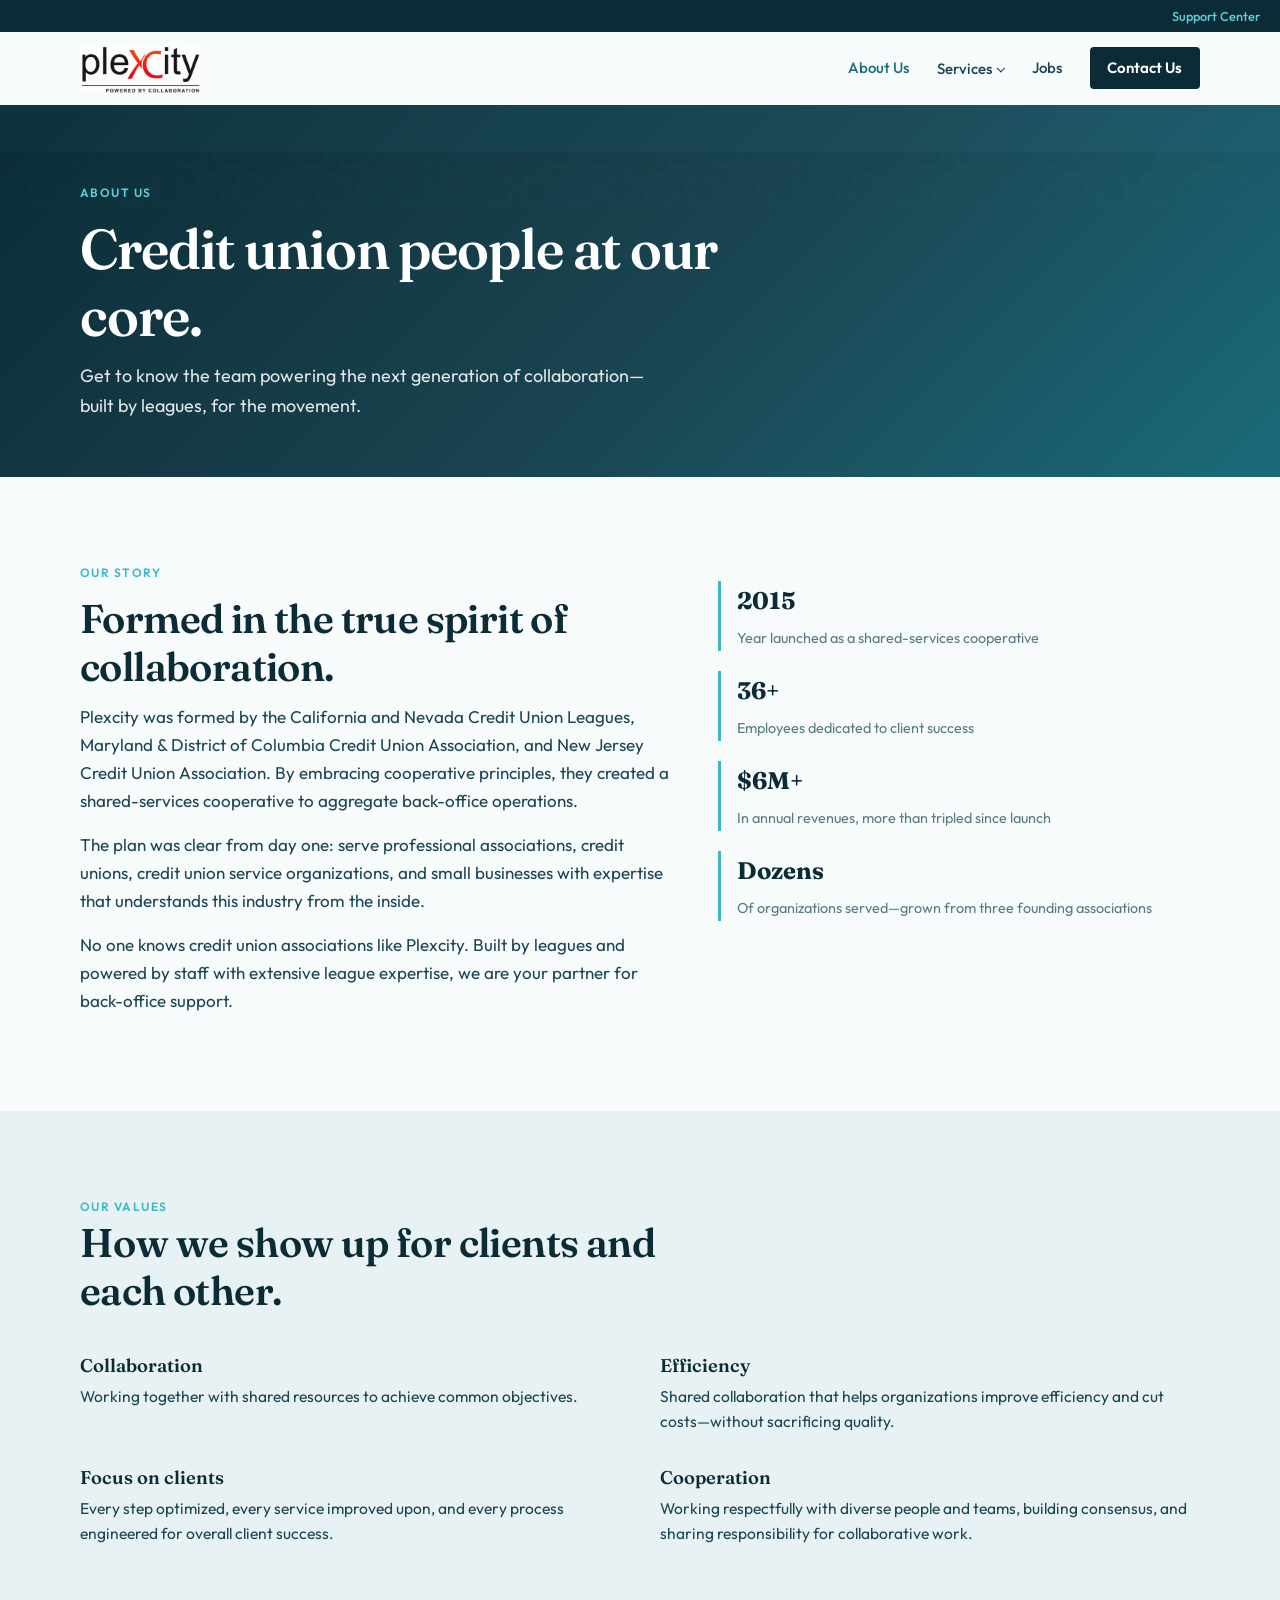
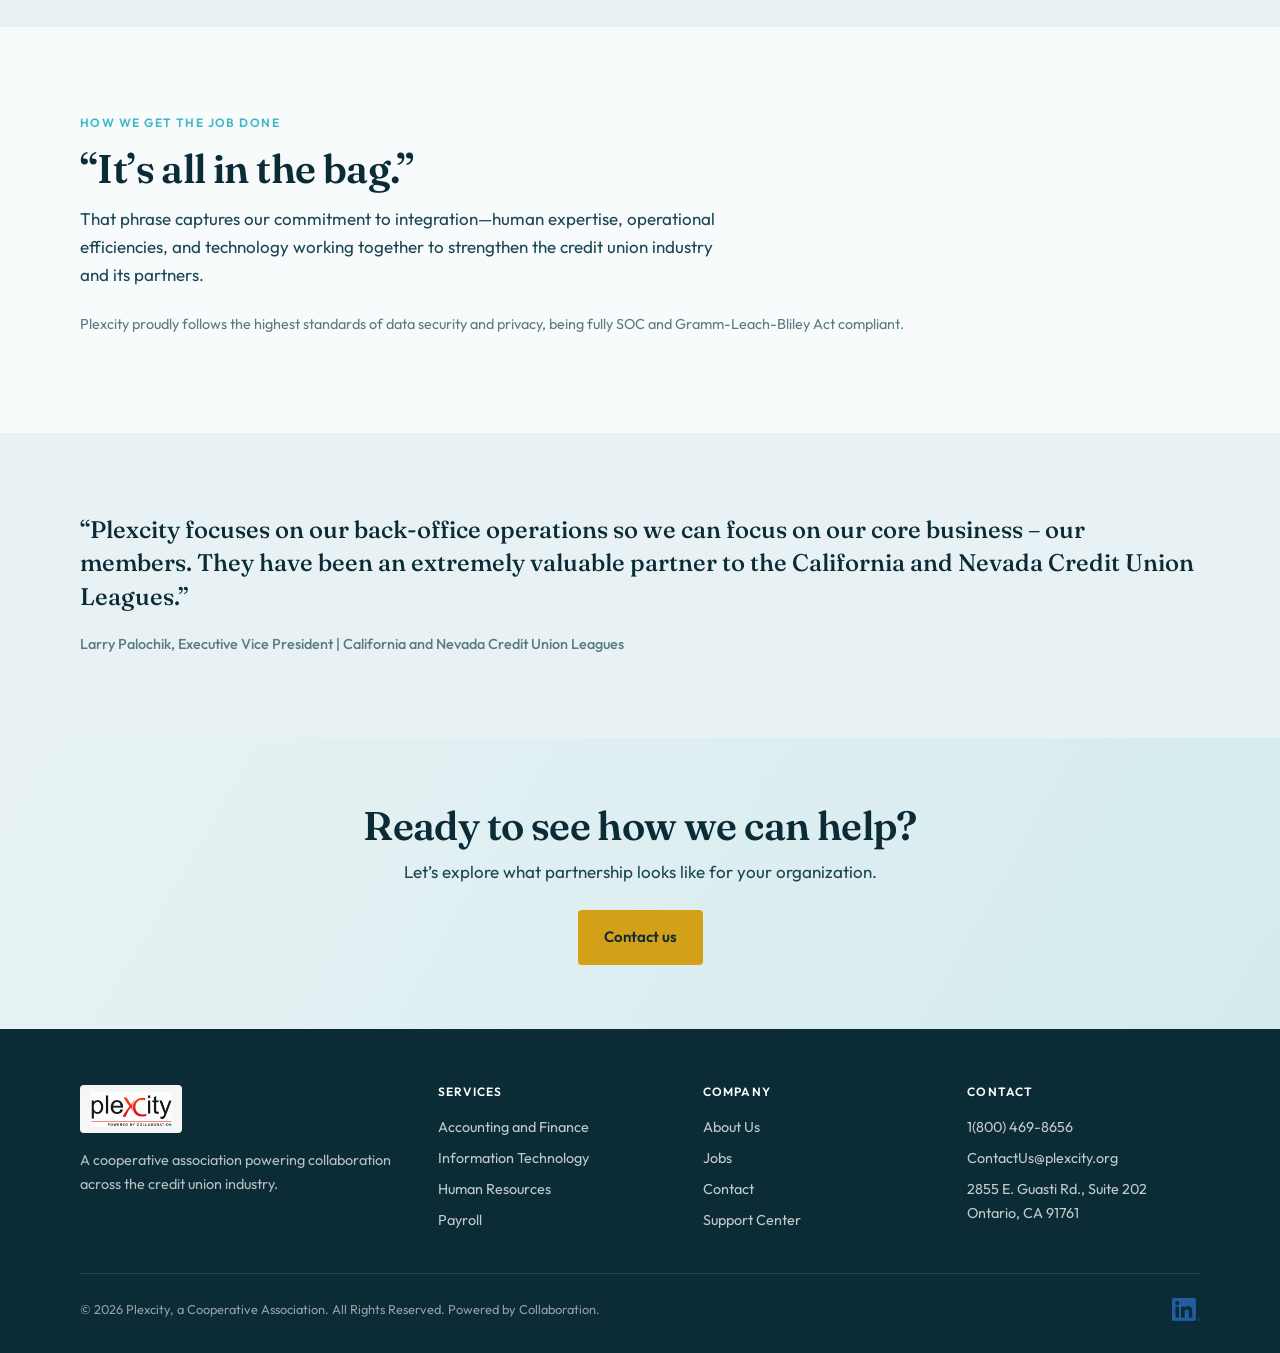
==== about.html @ db1e60e5 "Initial Plexcity multipage redesign. Static multipage site with shared styles, service pages, and br" ====
<!DOCTYPE html>
<html lang="en">
  <head>
    <meta charset="UTF-8" />
    <meta name="viewport" content="width=device-width, initial-scale=1" />
    <title>About Us | Plexcity</title>
    <meta
      name="description"
      content="Plexcity is a shared-services cooperative built by credit union leagues to deliver back-office excellence."
    />
    <link rel="icon" href="assets/favicon.png" type="image/png" />
    <link rel="stylesheet" href="css/styles.css" />
  </head>
  <body>
    <a class="skip-link" href="#main">Skip to content</a>
    <div class="support-bar">
      <a href="https://plexcity.freshservice.com" target="_blank" rel="noopener">Support Center</a>
    </div>
    <header class="site-header">
      <div class="container header-inner">
        <a class="logo-link" href="index.html">
          <img src="assets/logo.jpg" alt="Plexcity — Powered by Collaboration" />
        </a>
        <button class="nav-toggle" type="button" aria-expanded="false" aria-controls="site-nav">Menu</button>
        <nav class="site-nav" id="site-nav" aria-label="Primary">
          <a href="about.html" aria-current="page">About Us</a>
          <div class="nav-dropdown">
            <button type="button">Services</button>
            <div class="dropdown-menu">
              <a href="services/accounting.html">Accounting and Finance</a>
              <a href="services/it.html">Information Technology</a>
              <a href="services/hr.html">Human Resources</a>
              <a href="services/payroll.html">Payroll</a>
            </div>
          </div>
          <a href="jobs.html">Jobs</a>
          <a class="nav-cta" href="contact.html">Contact Us</a>
        </nav>
      </div>
    </header>

    <main id="main">
      <section class="page-hero">
        <div class="container">
          <p class="eyebrow">About Us</p>
          <h1>Credit union people at our core.</h1>
          <p class="lede">
            Get to know the team powering the next generation of collaboration—built by leagues, for
            the movement.
          </p>
        </div>
      </section>

      <section class="section">
        <div class="container split split-wide">
          <div class="reveal">
            <p class="eyebrow">Our story</p>
            <h2>Formed in the true spirit of collaboration.</h2>
            <p>
              Plexcity was formed by the California and Nevada Credit Union Leagues, Maryland &amp;
              District of Columbia Credit Union Association, and New Jersey Credit Union Association.
              By embracing cooperative principles, they created a shared-services cooperative to
              aggregate back-office operations.
            </p>
            <p>
              The plan was clear from day one: serve professional associations, credit unions, credit
              union service organizations, and small businesses with expertise that understands this
              industry from the inside.
            </p>
            <p>
              No one knows credit union associations like Plexcity. Built by leagues and powered by
              staff with extensive league expertise, we are your partner for back-office support.
            </p>
          </div>
          <div class="reveal">
            <ul class="stat-list">
              <li>
                <strong>2015</strong>
                <span>Year launched as a shared-services cooperative</span>
              </li>
              <li>
                <strong>36+</strong>
                <span>Employees dedicated to client success</span>
              </li>
              <li>
                <strong>$6M+</strong>
                <span>In annual revenues, more than tripled since launch</span>
              </li>
              <li>
                <strong>Dozens</strong>
                <span>Of organizations served—grown from three founding associations</span>
              </li>
            </ul>
          </div>
        </div>
      </section>

      <section class="section section-mist">
        <div class="container">
          <div class="section-head reveal">
            <p class="eyebrow">Our values</p>
            <h2>How we show up for clients and each other.</h2>
          </div>
          <div class="values">
            <div class="value-item reveal">
              <h3>Collaboration</h3>
              <p>Working together with shared resources to achieve common objectives.</p>
            </div>
            <div class="value-item reveal">
              <h3>Efficiency</h3>
              <p>
                Shared collaboration that helps organizations improve efficiency and cut costs—without
                sacrificing quality.
              </p>
            </div>
            <div class="value-item reveal">
              <h3>Focus on clients</h3>
              <p>
                Every step optimized, every service improved upon, and every process engineered for
                overall client success.
              </p>
            </div>
            <div class="value-item reveal">
              <h3>Cooperation</h3>
              <p>
                Working respectfully with diverse people and teams, building consensus, and sharing
                responsibility for collaborative work.
              </p>
            </div>
          </div>
        </div>
      </section>

      <section class="section">
        <div class="container reveal">
          <p class="eyebrow">How we get the job done</p>
          <h2>“It’s all in the bag.”</h2>
          <p style="max-width: 40rem">
            That phrase captures our commitment to integration—human expertise, operational
            efficiencies, and technology working together to strengthen the credit union industry and
            its partners.
          </p>
          <p class="compliance">
            Plexcity proudly follows the highest standards of data security and privacy, being fully
            SOC and Gramm-Leach-Bliley Act compliant.
          </p>
        </div>
      </section>

      <section class="section section-mist">
        <div class="container reveal">
          <figure class="testimonial">
            <p>
              “Plexcity focuses on our back-office operations so we can focus on our core business –
              our members. They have been an extremely valuable partner to the California and Nevada
              Credit Union Leagues.”
            </p>
            <cite>Larry Palochik, Executive Vice President | California and Nevada Credit Union Leagues</cite>
          </figure>
        </div>
      </section>

      <section class="cta-band">
        <div class="container reveal">
          <h2>Ready to see how we can help?</h2>
          <p>Let’s explore what partnership looks like for your organization.</p>
          <a class="btn btn-primary" href="contact.html">Contact us</a>
        </div>
      </section>
    </main>

    <footer class="site-footer">
      <div class="container">
        <div class="footer-grid">
          <div class="footer-brand">
            <img src="assets/logo.jpg" alt="Plexcity" />
            <p>A cooperative association powering collaboration across the credit union industry.</p>
          </div>
          <div>
            <h4>Services</h4>
            <ul>
              <li><a href="services/accounting.html">Accounting and Finance</a></li>
              <li><a href="services/it.html">Information Technology</a></li>
              <li><a href="services/hr.html">Human Resources</a></li>
              <li><a href="services/payroll.html">Payroll</a></li>
            </ul>
          </div>
          <div>
            <h4>Company</h4>
            <ul>
              <li><a href="about.html">About Us</a></li>
              <li><a href="jobs.html">Jobs</a></li>
              <li><a href="contact.html">Contact</a></li>
              <li>
                <a href="https://plexcity.freshservice.com" target="_blank" rel="noopener">Support Center</a>
              </li>
            </ul>
          </div>
          <div>
            <h4>Contact</h4>
            <ul>
              <li><a href="tel:18004698656">1(800) 469-8656</a></li>
              <li><a href="mailto:ContactUs@plexcity.org">ContactUs@plexcity.org</a></li>
              <li>2855 E. Guasti Rd., Suite 202<br />Ontario, CA 91761</li>
            </ul>
          </div>
        </div>
        <div class="footer-bottom">
          <p>© 2026 Plexcity, a Cooperative Association. All Rights Reserved. Powered by Collaboration.</p>
          <a
            class="social-link"
            href="https://www.linkedin.com/company/plexcity"
            target="_blank"
            rel="noopener"
            aria-label="Plexcity on LinkedIn"
          >
            <img src="assets/linkedin.png" alt="" />
          </a>
        </div>
      </div>
    </footer>
    <script src="js/main.js"></script>
  </body>
</html>
---- css/styles.css ----
/* Plexcity redesign — shared styles */
@import url("https://fonts.googleapis.com/css2?family=Fraunces:opsz,wght@9..144,500;9..144,600;9..144,700&family=Outfit:wght@400;500;600;700&display=swap");

:root {
  --ink: #0b2c36;
  --ink-soft: #1a4552;
  --teal: #1a6b7a;
  --aqua: #3db8c5;
  --aqua-bright: #5fd0db;
  --mist: #e8f2f4;
  --paper: #f7fbfc;
  --white: #ffffff;
  --gold: #d4a017;
  --gold-hover: #b8870f;
  --muted: #5a7a82;
  --line: rgba(11, 44, 54, 0.12);
  --shadow: 0 18px 40px rgba(11, 44, 54, 0.12);
  --radius: 4px;
  --font-display: "Fraunces", Georgia, serif;
  --font-body: "Outfit", system-ui, sans-serif;
  --max: 1120px;
  --header-h: 4.5rem;
  --ease: cubic-bezier(0.22, 1, 0.36, 1);
}

*,
*::before,
*::after {
  box-sizing: border-box;
}

html {
  scroll-behavior: smooth;
}

body {
  margin: 0;
  font-family: var(--font-body);
  font-size: 1.0625rem;
  line-height: 1.65;
  color: var(--ink);
  background: var(--paper);
  -webkit-font-smoothing: antialiased;
}

img {
  max-width: 100%;
  height: auto;
  display: block;
}

a {
  color: var(--teal);
  text-decoration-thickness: 1px;
  text-underline-offset: 0.2em;
}

a:hover {
  color: var(--ink);
}

h1,
h2,
h3,
h4 {
  font-family: var(--font-display);
  font-weight: 600;
  line-height: 1.2;
  color: var(--ink);
  margin: 0 0 0.75rem;
}

h1 {
  font-size: clamp(2.25rem, 5vw, 3.5rem);
  letter-spacing: -0.02em;
}

h2 {
  font-size: clamp(1.75rem, 3.5vw, 2.5rem);
  letter-spacing: -0.015em;
}

h3 {
  font-size: clamp(1.25rem, 2vw, 1.5rem);
}

p {
  margin: 0 0 1rem;
  color: var(--ink-soft);
}

.container {
  width: min(100% - 2.5rem, var(--max));
  margin-inline: auto;
}

.skip-link {
  position: absolute;
  left: 1rem;
  top: -100px;
  background: var(--ink);
  color: var(--white);
  padding: 0.5rem 1rem;
  z-index: 1000;
}

.skip-link:focus {
  top: 1rem;
}

/* ——— Header ——— */
.site-header {
  position: sticky;
  top: 0;
  z-index: 100;
  background: rgba(247, 251, 252, 0.92);
  backdrop-filter: blur(12px);
  border-bottom: 1px solid transparent;
  transition: border-color 0.3s var(--ease), box-shadow 0.3s var(--ease);
}

.site-header.is-scrolled {
  border-bottom-color: var(--line);
  box-shadow: 0 4px 24px rgba(11, 44, 54, 0.06);
}

.header-inner {
  display: flex;
  align-items: center;
  justify-content: space-between;
  min-height: var(--header-h);
  gap: 1.5rem;
}

.logo-link {
  display: block;
  flex-shrink: 0;
}

.logo-link img {
  height: 52px;
  width: auto;
}

.nav-toggle {
  display: none;
  background: none;
  border: 1px solid var(--line);
  border-radius: var(--radius);
  padding: 0.5rem 0.75rem;
  font-family: var(--font-body);
  font-size: 0.875rem;
  font-weight: 600;
  color: var(--ink);
  cursor: pointer;
}

.site-nav {
  display: flex;
  align-items: center;
  gap: 0.25rem 1.75rem;
}

.site-nav a {
  color: var(--ink-soft);
  text-decoration: none;
  font-size: 0.9375rem;
  font-weight: 500;
  transition: color 0.2s;
}

.site-nav a:hover,
.site-nav a[aria-current="page"] {
  color: var(--teal);
}

.nav-dropdown {
  position: relative;
}

.nav-dropdown > button {
  background: none;
  border: none;
  font-family: var(--font-body);
  font-size: 0.9375rem;
  font-weight: 500;
  color: var(--ink-soft);
  cursor: pointer;
  padding: 0;
  display: inline-flex;
  align-items: center;
  gap: 0.35rem;
}

.nav-dropdown > button:hover,
.nav-dropdown.is-open > button {
  color: var(--teal);
}

.nav-dropdown > button::after {
  content: "";
  width: 0.4rem;
  height: 0.4rem;
  border-right: 1.5px solid currentColor;
  border-bottom: 1.5px solid currentColor;
  transform: rotate(45deg) translateY(-1px);
  transition: transform 0.2s;
}

.nav-dropdown.is-open > button::after {
  transform: rotate(-135deg) translateY(-1px);
}

.dropdown-menu {
  display: none;
  position: absolute;
  top: calc(100% + 0.75rem);
  left: 0;
  min-width: 220px;
  background: var(--white);
  border: 1px solid var(--line);
  border-radius: var(--radius);
  box-shadow: var(--shadow);
  padding: 0.5rem 0;
  z-index: 50;
}

.nav-dropdown.is-open .dropdown-menu {
  display: block;
  animation: fadeDown 0.25s var(--ease);
}

.dropdown-menu a {
  display: block;
  padding: 0.6rem 1.1rem;
  color: var(--ink-soft);
  text-decoration: none;
  font-size: 0.9rem;
}

.dropdown-menu a:hover {
  background: var(--mist);
  color: var(--teal);
}

.nav-cta {
  background: var(--ink) !important;
  color: var(--white) !important;
  padding: 0.55rem 1.1rem !important;
  border-radius: var(--radius);
  text-decoration: none !important;
  font-weight: 600 !important;
  transition: background 0.2s !important;
}

.nav-cta:hover {
  background: var(--teal) !important;
  color: var(--white) !important;
}

.support-bar {
  background: var(--ink);
  color: rgba(255, 255, 255, 0.85);
  font-size: 0.8rem;
  text-align: right;
  padding: 0.35rem 0;
}

.support-bar a {
  color: var(--aqua-bright);
  text-decoration: none;
  margin-right: 1.25rem;
  font-weight: 500;
}

.support-bar a:hover {
  color: var(--white);
}

/* ——— Buttons ——— */
.btn {
  display: inline-flex;
  align-items: center;
  justify-content: center;
  gap: 0.5rem;
  font-family: var(--font-body);
  font-size: 0.9375rem;
  font-weight: 600;
  padding: 0.85rem 1.5rem;
  border-radius: var(--radius);
  border: 2px solid transparent;
  text-decoration: none;
  cursor: pointer;
  transition: background 0.25s, color 0.25s, border-color 0.25s, transform 0.25s;
}

.btn:hover {
  transform: translateY(-1px);
}

.btn-primary {
  background: var(--gold);
  color: var(--ink);
}

.btn-primary:hover {
  background: var(--gold-hover);
  color: var(--ink);
}

.btn-secondary {
  background: transparent;
  color: var(--white);
  border-color: rgba(255, 255, 255, 0.45);
}

.btn-secondary:hover {
  background: rgba(255, 255, 255, 0.12);
  color: var(--white);
  border-color: var(--white);
}

.btn-outline {
  background: transparent;
  color: var(--ink);
  border-color: var(--ink);
}

.btn-outline:hover {
  background: var(--ink);
  color: var(--white);
}

.btn-group {
  display: flex;
  flex-wrap: wrap;
  gap: 0.75rem;
  margin-top: 1.75rem;
}

/* ——— Hero ——— */
.hero {
  position: relative;
  min-height: min(92vh, 720px);
  display: flex;
  align-items: flex-end;
  overflow: hidden;
  background: var(--ink);
  color: var(--white);
}

.hero-media {
  position: absolute;
  inset: 0;
  z-index: 0;
}

.hero-media img,
.hero-media video {
  width: 100%;
  height: 100%;
  object-fit: cover;
  opacity: 0.45;
}

.hero-media::after {
  content: "";
  position: absolute;
  inset: 0;
  background:
    linear-gradient(105deg, rgba(11, 44, 54, 0.92) 0%, rgba(11, 44, 54, 0.7) 48%, rgba(26, 107, 122, 0.35) 100%),
    radial-gradient(ellipse at 80% 20%, rgba(61, 184, 197, 0.25), transparent 50%);
}

.hero-content {
  position: relative;
  z-index: 1;
  width: min(100% - 2.5rem, var(--max));
  margin: 0 auto;
  padding: 4rem 0 5rem;
  max-width: 36rem;
}

.hero-brand {
  margin-bottom: 1.5rem;
  opacity: 0;
  animation: riseIn 0.8s var(--ease) 0.1s forwards;
}

.hero-brand img {
  height: clamp(64px, 10vw, 88px);
  width: auto;
  background: rgba(255, 255, 255, 0.96);
  padding: 0.65rem 1rem;
  border-radius: var(--radius);
}

.hero h1 {
  color: var(--white);
  margin-bottom: 1rem;
  opacity: 0;
  animation: riseIn 0.8s var(--ease) 0.25s forwards;
}

.hero .lede {
  color: rgba(255, 255, 255, 0.88);
  font-size: 1.125rem;
  max-width: 32rem;
  margin-bottom: 0;
  opacity: 0;
  animation: riseIn 0.8s var(--ease) 0.4s forwards;
}

.hero .btn-group {
  opacity: 0;
  animation: riseIn 0.8s var(--ease) 0.55s forwards;
}

/* Page hero (inner pages) */
.page-hero {
  position: relative;
  padding: 4.5rem 0 3.5rem;
  background:
    linear-gradient(135deg, var(--ink) 0%, var(--ink-soft) 55%, var(--teal) 100%);
  color: var(--white);
  overflow: hidden;
}

.page-hero::before {
  content: "";
  position: absolute;
  inset: 0;
  background-image: url("../assets/hex-bg.png");
  background-size: cover;
  background-position: center;
  opacity: 0.15;
  mix-blend-mode: soft-light;
}

.page-hero .container {
  position: relative;
  z-index: 1;
}

.page-hero h1 {
  color: var(--white);
  max-width: 18ch;
}

.page-hero .lede {
  color: rgba(255, 255, 255, 0.88);
  max-width: 36rem;
  font-size: 1.125rem;
  margin-bottom: 0;
}

.eyebrow {
  display: inline-block;
  font-family: var(--font-body);
  font-size: 0.75rem;
  font-weight: 600;
  letter-spacing: 0.12em;
  text-transform: uppercase;
  color: var(--aqua);
  margin-bottom: 0.75rem;
}

.page-hero .eyebrow {
  color: var(--aqua-bright);
}

/* ——— Sections ——— */
.section {
  padding: 5rem 0;
}

.section-tight {
  padding: 3.5rem 0;
}

.section-mist {
  background: var(--mist);
}

.section-ink {
  background: var(--ink);
  color: var(--white);
}

.section-ink h2,
.section-ink h3 {
  color: var(--white);
}

.section-ink p {
  color: rgba(255, 255, 255, 0.82);
}

.section-head {
  max-width: 38rem;
  margin-bottom: 2.5rem;
}

.section-head p {
  margin-bottom: 0;
}

/* Mission band */
.mission-band {
  position: relative;
  padding: 5.5rem 0;
  background:
    linear-gradient(160deg, #0b2c36 0%, #14505c 50%, #1a6b7a 100%);
  color: var(--white);
  overflow: hidden;
}

.mission-band::before {
  content: "";
  position: absolute;
  inset: 0;
  background-image: url("../assets/hex-bg.png");
  background-size: 80%;
  background-position: right center;
  opacity: 0.12;
}

.mission-band .container {
  position: relative;
  z-index: 1;
  max-width: 40rem;
}

.mission-band h2 {
  color: var(--white);
}

.mission-band .vision {
  margin-top: 1.5rem;
  padding-top: 1.5rem;
  border-top: 1px solid rgba(255, 255, 255, 0.2);
  font-size: 1.05rem;
  color: rgba(255, 255, 255, 0.9);
}

.mission-band .vision strong {
  color: var(--aqua-bright);
  font-weight: 600;
}

/* Service links — not cards; editorial rows */
.service-rows {
  display: grid;
  gap: 0;
  border-top: 1px solid var(--line);
}

.service-row {
  display: grid;
  grid-template-columns: minmax(0, 1fr) auto;
  gap: 1.5rem;
  align-items: center;
  padding: 1.75rem 0;
  border-bottom: 1px solid var(--line);
  text-decoration: none;
  color: inherit;
  transition: background 0.25s, padding 0.25s;
}

.service-row:hover {
  background: rgba(61, 184, 197, 0.08);
  padding-left: 0.75rem;
  padding-right: 0.75rem;
}

.service-row h3 {
  margin-bottom: 0.35rem;
  color: var(--ink);
  transition: color 0.2s;
}

.service-row:hover h3 {
  color: var(--teal);
}

.service-row p {
  margin: 0;
  font-size: 0.975rem;
  max-width: 42rem;
}

.service-row-meta {
  display: flex;
  align-items: center;
  gap: 1rem;
  flex-shrink: 0;
}

.service-row-meta img {
  width: 72px;
  height: 72px;
  object-fit: cover;
  border-radius: 50%;
}

.service-arrow {
  font-size: 1.25rem;
  color: var(--aqua);
  transition: transform 0.25s var(--ease);
}

.service-row:hover .service-arrow {
  transform: translateX(4px);
}

/* Promise */
.promise {
  text-align: center;
  max-width: 36rem;
  margin: 0 auto;
}

.promise h2 {
  margin-bottom: 1rem;
}

.promise blockquote {
  font-family: var(--font-display);
  font-size: clamp(1.25rem, 2.5vw, 1.65rem);
  font-weight: 500;
  line-height: 1.4;
  color: var(--ink);
  margin: 0 0 1.5rem;
  quotes: none;
}

.promise .signature {
  margin: 0 auto 1.75rem;
  height: 48px;
  width: auto;
  opacity: 0.85;
}

/* Values grid */
.values {
  display: grid;
  grid-template-columns: repeat(2, 1fr);
  gap: 2rem 2.5rem;
}

.value-item h3 {
  margin-bottom: 0.4rem;
  font-size: 1.15rem;
}

.value-item p {
  margin: 0;
  font-size: 0.975rem;
}

/* Story / content layout */
.split {
  display: grid;
  grid-template-columns: 1fr 1fr;
  gap: 3rem;
  align-items: start;
}

.split-wide {
  grid-template-columns: 1.1fr 0.9fr;
}

.stat-list {
  list-style: none;
  margin: 1.5rem 0 0;
  padding: 0;
  display: grid;
  gap: 1.25rem;
}

.stat-list li {
  padding-left: 1rem;
  border-left: 3px solid var(--aqua);
}

.stat-list strong {
  display: block;
  font-family: var(--font-display);
  font-size: 1.5rem;
  color: var(--ink);
  margin-bottom: 0.15rem;
}

.stat-list span {
  font-size: 0.9rem;
  color: var(--muted);
}

/* Service detail */
.service-intro {
  max-width: 40rem;
  margin-bottom: 3rem;
}

.offerings {
  display: grid;
  gap: 2.5rem;
}

.offering h3 {
  padding-bottom: 0.75rem;
  border-bottom: 2px solid var(--aqua);
  margin-bottom: 1rem;
}

.offering ul {
  margin: 0;
  padding: 0;
  list-style: none;
  display: grid;
  gap: 0.55rem;
}

.offering li {
  position: relative;
  padding-left: 1.25rem;
  color: var(--ink-soft);
  font-size: 0.975rem;
}

.offering li::before {
  content: "";
  position: absolute;
  left: 0;
  top: 0.55em;
  width: 0.45rem;
  height: 0.45rem;
  background: var(--teal);
  border-radius: 50%;
}

.tools-note {
  margin-top: 3rem;
  padding: 1.75rem 2rem;
  background: var(--mist);
  border-left: 4px solid var(--teal);
}

.tools-note p:last-child {
  margin-bottom: 0;
}

.testimonial {
  margin: 0;
  padding: 0;
}

.testimonial p {
  font-family: var(--font-display);
  font-size: clamp(1.2rem, 2.2vw, 1.5rem);
  font-weight: 500;
  line-height: 1.4;
  color: var(--ink);
  margin-bottom: 1rem;
}

.testimonial cite {
  font-style: normal;
  font-size: 0.9rem;
  color: var(--muted);
  font-weight: 500;
}

.compliance {
  font-size: 0.9rem;
  color: var(--muted);
  margin-top: 1.5rem;
}

/* Contact */
.contact-grid {
  display: grid;
  grid-template-columns: 1fr 1fr;
  gap: 3rem;
}

.contact-details {
  list-style: none;
  margin: 0;
  padding: 0;
  display: grid;
  gap: 1.5rem;
}

.contact-details li strong {
  display: block;
  font-size: 0.75rem;
  letter-spacing: 0.1em;
  text-transform: uppercase;
  color: var(--teal);
  margin-bottom: 0.35rem;
}

.contact-details a {
  color: var(--ink);
  text-decoration: none;
  font-size: 1.15rem;
  font-weight: 500;
}

.contact-details a:hover {
  color: var(--teal);
}

.contact-form {
  display: grid;
  gap: 1rem;
}

.contact-form label {
  display: grid;
  gap: 0.35rem;
  font-size: 0.875rem;
  font-weight: 600;
  color: var(--ink);
}

.contact-form input,
.contact-form select,
.contact-form textarea {
  font-family: var(--font-body);
  font-size: 1rem;
  padding: 0.75rem 0.9rem;
  border: 1px solid var(--line);
  border-radius: var(--radius);
  background: var(--white);
  color: var(--ink);
}

.contact-form input:focus,
.contact-form select:focus,
.contact-form textarea:focus {
  outline: 2px solid var(--aqua);
  outline-offset: 1px;
  border-color: var(--aqua);
}

.contact-form textarea {
  min-height: 140px;
  resize: vertical;
}

.form-note {
  font-size: 0.85rem;
  color: var(--muted);
  margin: 0;
}

/* CTA band */
.cta-band {
  padding: 4rem 0;
  text-align: center;
  background: linear-gradient(120deg, var(--mist), #d4ebee);
}

.cta-band h2 {
  margin-bottom: 0.5rem;
}

.cta-band p {
  margin-bottom: 1.5rem;
}

/* Footer */
.site-footer {
  background: var(--ink);
  color: rgba(255, 255, 255, 0.75);
  padding: 3.5rem 0 2rem;
  font-size: 0.9rem;
}

.footer-grid {
  display: grid;
  grid-template-columns: 1.4fr 1fr 1fr 1fr;
  gap: 2rem;
  margin-bottom: 2.5rem;
}

.footer-brand img {
  height: 48px;
  width: auto;
  margin-bottom: 1rem;
  background: rgba(255, 255, 255, 0.96);
  padding: 0.4rem 0.65rem;
  border-radius: var(--radius);
}

.footer-brand p {
  color: rgba(255, 255, 255, 0.7);
  font-size: 0.9rem;
  max-width: 22rem;
}

.site-footer h4 {
  color: var(--white);
  font-family: var(--font-body);
  font-size: 0.75rem;
  font-weight: 600;
  letter-spacing: 0.1em;
  text-transform: uppercase;
  margin-bottom: 1rem;
}

.site-footer ul {
  list-style: none;
  margin: 0;
  padding: 0;
  display: grid;
  gap: 0.45rem;
}

.site-footer a {
  color: rgba(255, 255, 255, 0.75);
  text-decoration: none;
}

.site-footer a:hover {
  color: var(--aqua-bright);
}

.footer-bottom {
  padding-top: 1.5rem;
  border-top: 1px solid rgba(255, 255, 255, 0.12);
  display: flex;
  flex-wrap: wrap;
  justify-content: space-between;
  gap: 1rem;
  align-items: center;
}

.footer-bottom p {
  margin: 0;
  color: rgba(255, 255, 255, 0.55);
  font-size: 0.8rem;
}

.social-link img {
  width: 28px;
  height: auto;
  opacity: 0.85;
}

.social-link:hover img {
  opacity: 1;
}

/* Reveal on scroll */
.reveal {
  opacity: 0;
  transform: translateY(24px);
  transition: opacity 0.7s var(--ease), transform 0.7s var(--ease);
}

.reveal.is-visible {
  opacity: 1;
  transform: translateY(0);
}

@keyframes riseIn {
  from {
    opacity: 0;
    transform: translateY(20px);
  }
  to {
    opacity: 1;
    transform: translateY(0);
  }
}

@keyframes fadeDown {
  from {
    opacity: 0;
    transform: translateY(-6px);
  }
  to {
    opacity: 1;
    transform: translateY(0);
  }
}

/* ——— Responsive ——— */
@media (max-width: 900px) {
  .split,
  .split-wide,
  .contact-grid,
  .footer-grid {
    grid-template-columns: 1fr;
  }

  .values {
    grid-template-columns: 1fr;
  }

  .service-row {
    grid-template-columns: 1fr;
    gap: 1rem;
  }

  .service-row-meta {
    justify-content: space-between;
  }

  .nav-toggle {
    display: block;
  }

  .site-nav {
    display: none;
    position: absolute;
    top: 100%;
    left: 0;
    right: 0;
    flex-direction: column;
    align-items: stretch;
    background: var(--white);
    border-bottom: 1px solid var(--line);
    box-shadow: var(--shadow);
    padding: 1rem 1.25rem 1.25rem;
    gap: 0;
  }

  .site-nav.is-open {
    display: flex;
  }

  .site-nav a,
  .nav-dropdown > button {
    padding: 0.75rem 0;
    border-bottom: 1px solid var(--line);
    width: 100%;
    text-align: left;
    justify-content: space-between;
  }

  .nav-cta {
    margin-top: 0.75rem;
    text-align: center !important;
    border-bottom: none !important;
  }

  .dropdown-menu {
    position: static;
    box-shadow: none;
    border: none;
    padding: 0 0 0.5rem 0.75rem;
    min-width: 0;
  }

  .header-inner {
    position: relative;
  }
}

@media (max-width: 600px) {
  .hero {
    min-height: 85vh;
    align-items: center;
  }

  .hero-content {
    padding: 3rem 0 3.5rem;
  }

  .section {
    padding: 3.5rem 0;
  }

  .service-row-meta img {
    width: 56px;
    height: 56px;
  }
}

@media (prefers-reduced-motion: reduce) {
  *,
  *::before,
  *::after {
    animation-duration: 0.01ms !important;
    animation-iteration-count: 1 !important;
    transition-duration: 0.01ms !important;
  }

  .reveal {
    opacity: 1;
    transform: none;
  }

  .hero-brand,
  .hero h1,
  .hero .lede,
  .hero .btn-group {
    opacity: 1;
    animation: none;
  }
}
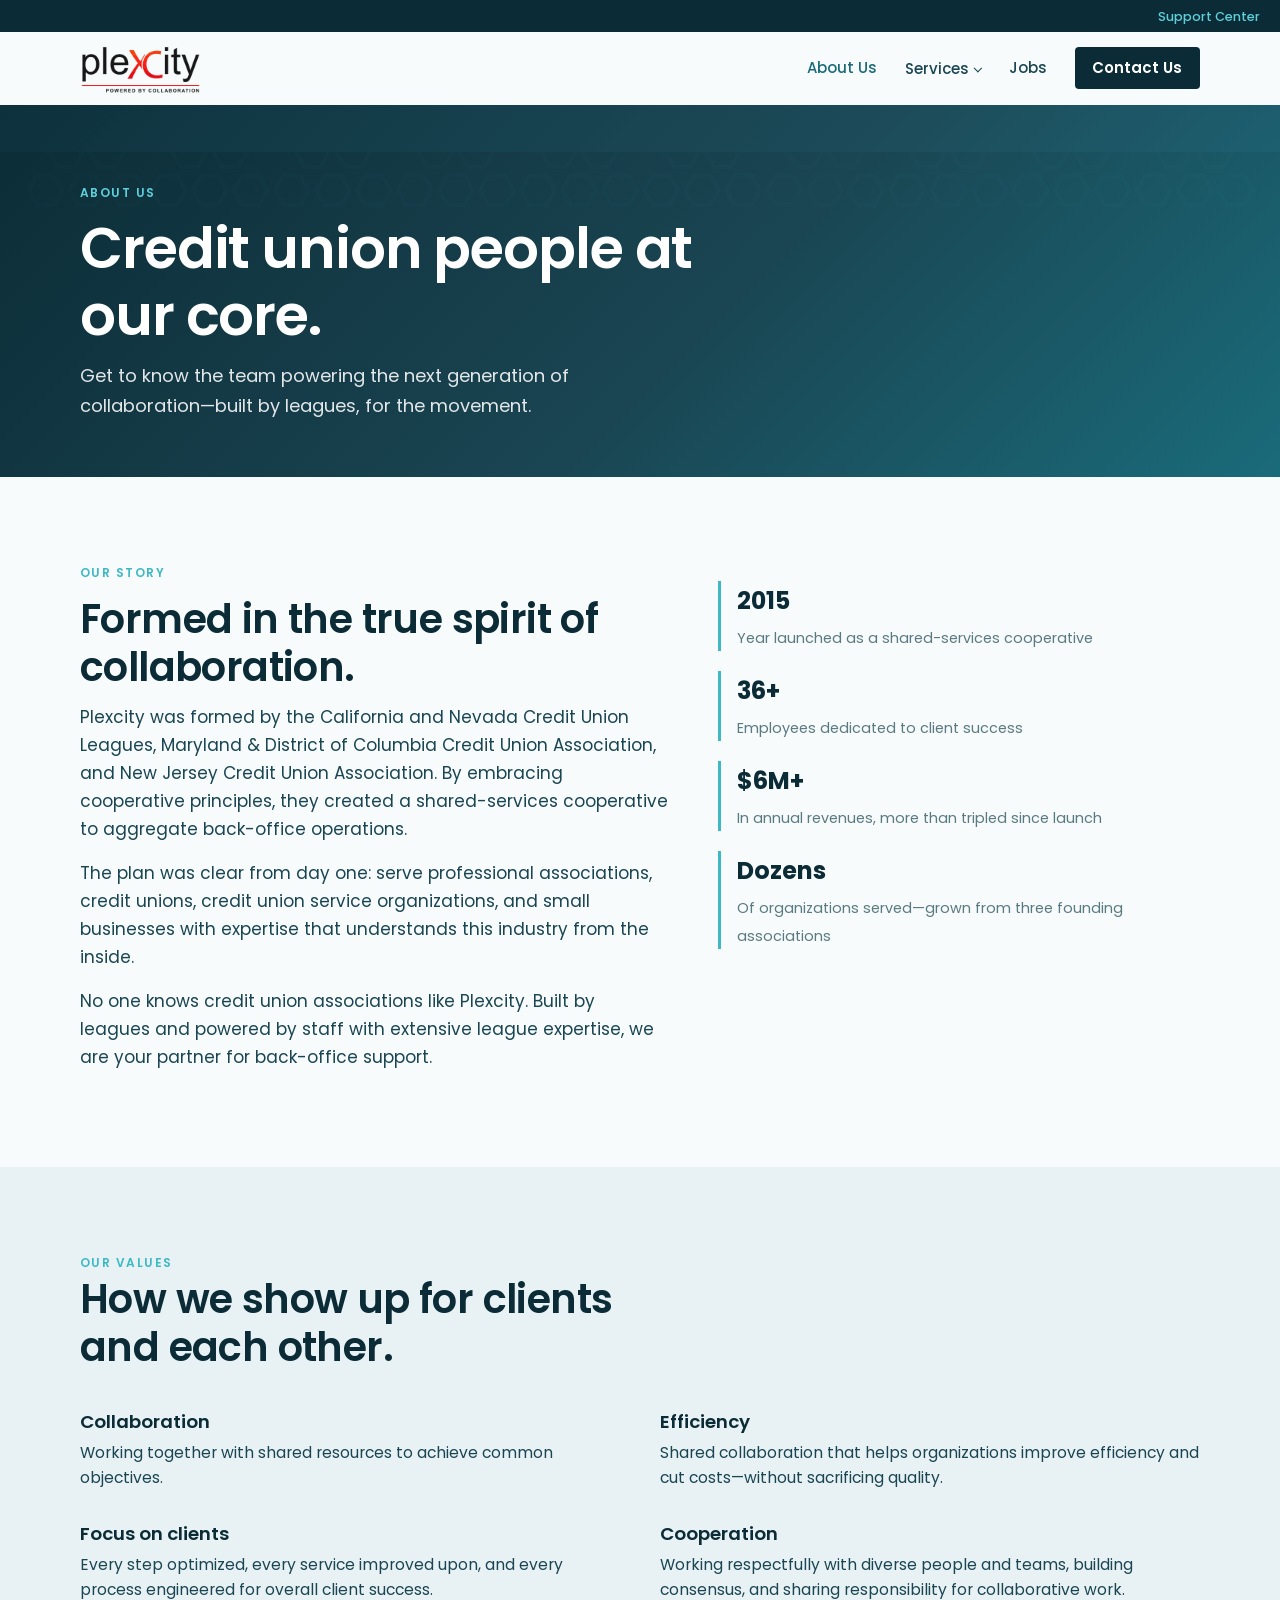
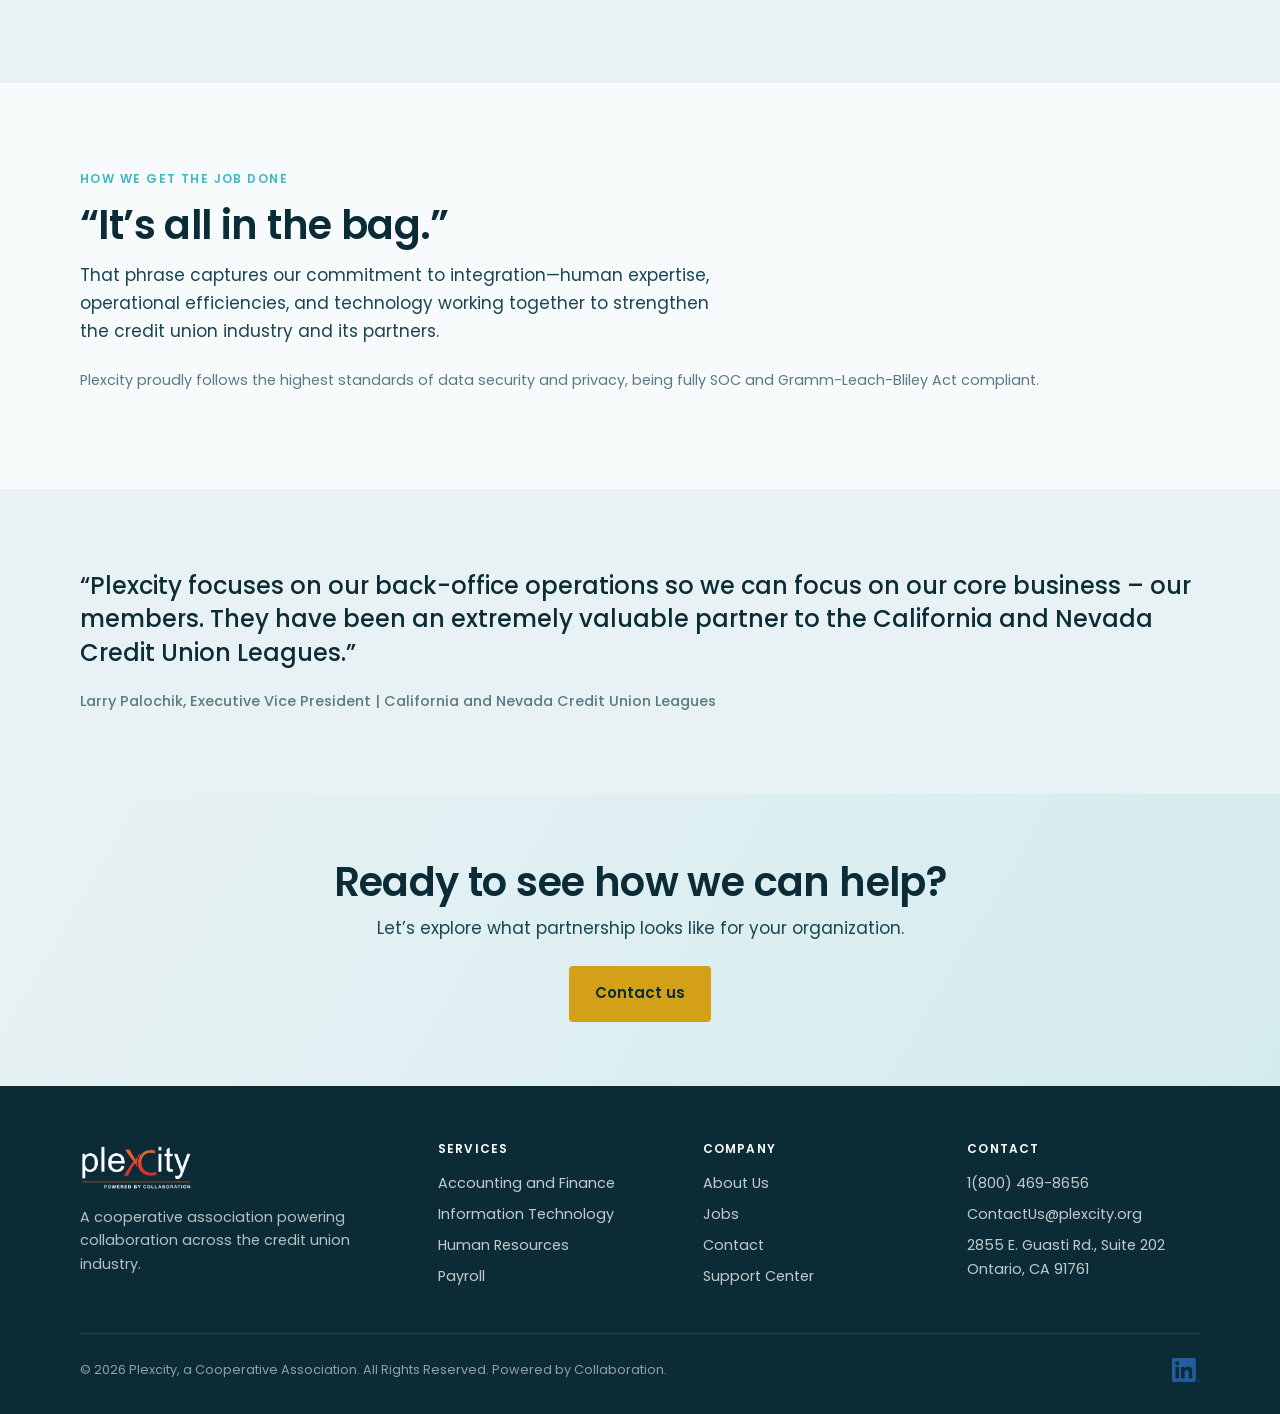
==== commit cc30ef5c: "Remove solid backgrounds from brand logos. Use transparent PNGs in the header, hero, and footer so l" ====
--- a/about.html
+++ b/about.html
@@ -19,7 +19,7 @@
     <header class="site-header">
       <div class="container header-inner">
         <a class="logo-link" href="index.html">
-          <img src="assets/logo.jpg" alt="Plexcity — Powered by Collaboration" />
+          <img src="assets/logo.png" alt="Plexcity — Powered by Collaboration" />
         </a>
         <button class="nav-toggle" type="button" aria-expanded="false" aria-controls="site-nav">Menu</button>
         <nav class="site-nav" id="site-nav" aria-label="Primary">
@@ -173,7 +173,7 @@
       <div class="container">
         <div class="footer-grid">
           <div class="footer-brand">
-            <img src="assets/logo.jpg" alt="Plexcity" />
+            <img src="assets/logo-hero.png" alt="Plexcity" />
             <p>A cooperative association powering collaboration across the credit union industry.</p>
           </div>
           <div>
--- a/css/styles.css
+++ b/css/styles.css
@@ -1,5 +1,5 @@
 /* Plexcity redesign — shared styles */
-@import url("https://fonts.googleapis.com/css2?family=Fraunces:opsz,wght@9..144,500;9..144,600;9..144,700&family=Outfit:wght@400;500;600;700&display=swap");
+@import url("https://fonts.googleapis.com/css2?family=Poppins:wght@400;500;600;700&display=swap");
 
 :root {
   --ink: #0b2c36;
@@ -16,8 +16,8 @@
   --line: rgba(11, 44, 54, 0.12);
   --shadow: 0 18px 40px rgba(11, 44, 54, 0.12);
   --radius: 4px;
-  --font-display: "Fraunces", Georgia, serif;
-  --font-body: "Outfit", system-ui, sans-serif;
+  --font-display: "Poppins", system-ui, sans-serif;
+  --font-body: "Poppins", system-ui, sans-serif;
   --max: 1120px;
   --header-h: 4.5rem;
   --ease: cubic-bezier(0.22, 1, 0.36, 1);
@@ -388,10 +388,8 @@
 }
 
 .hero-brand img {
-  height: clamp(64px, 10vw, 88px);
+  height: clamp(72px, 12vw, 110px);
   width: auto;
-  background: rgba(255, 255, 255, 0.96);
-  padding: 0.65rem 1rem;
   border-radius: var(--radius);
 }
 
@@ -890,9 +888,6 @@
   height: 48px;
   width: auto;
   margin-bottom: 1rem;
-  background: rgba(255, 255, 255, 0.96);
-  padding: 0.4rem 0.65rem;
-  border-radius: var(--radius);
 }
 
 .footer-brand p {
